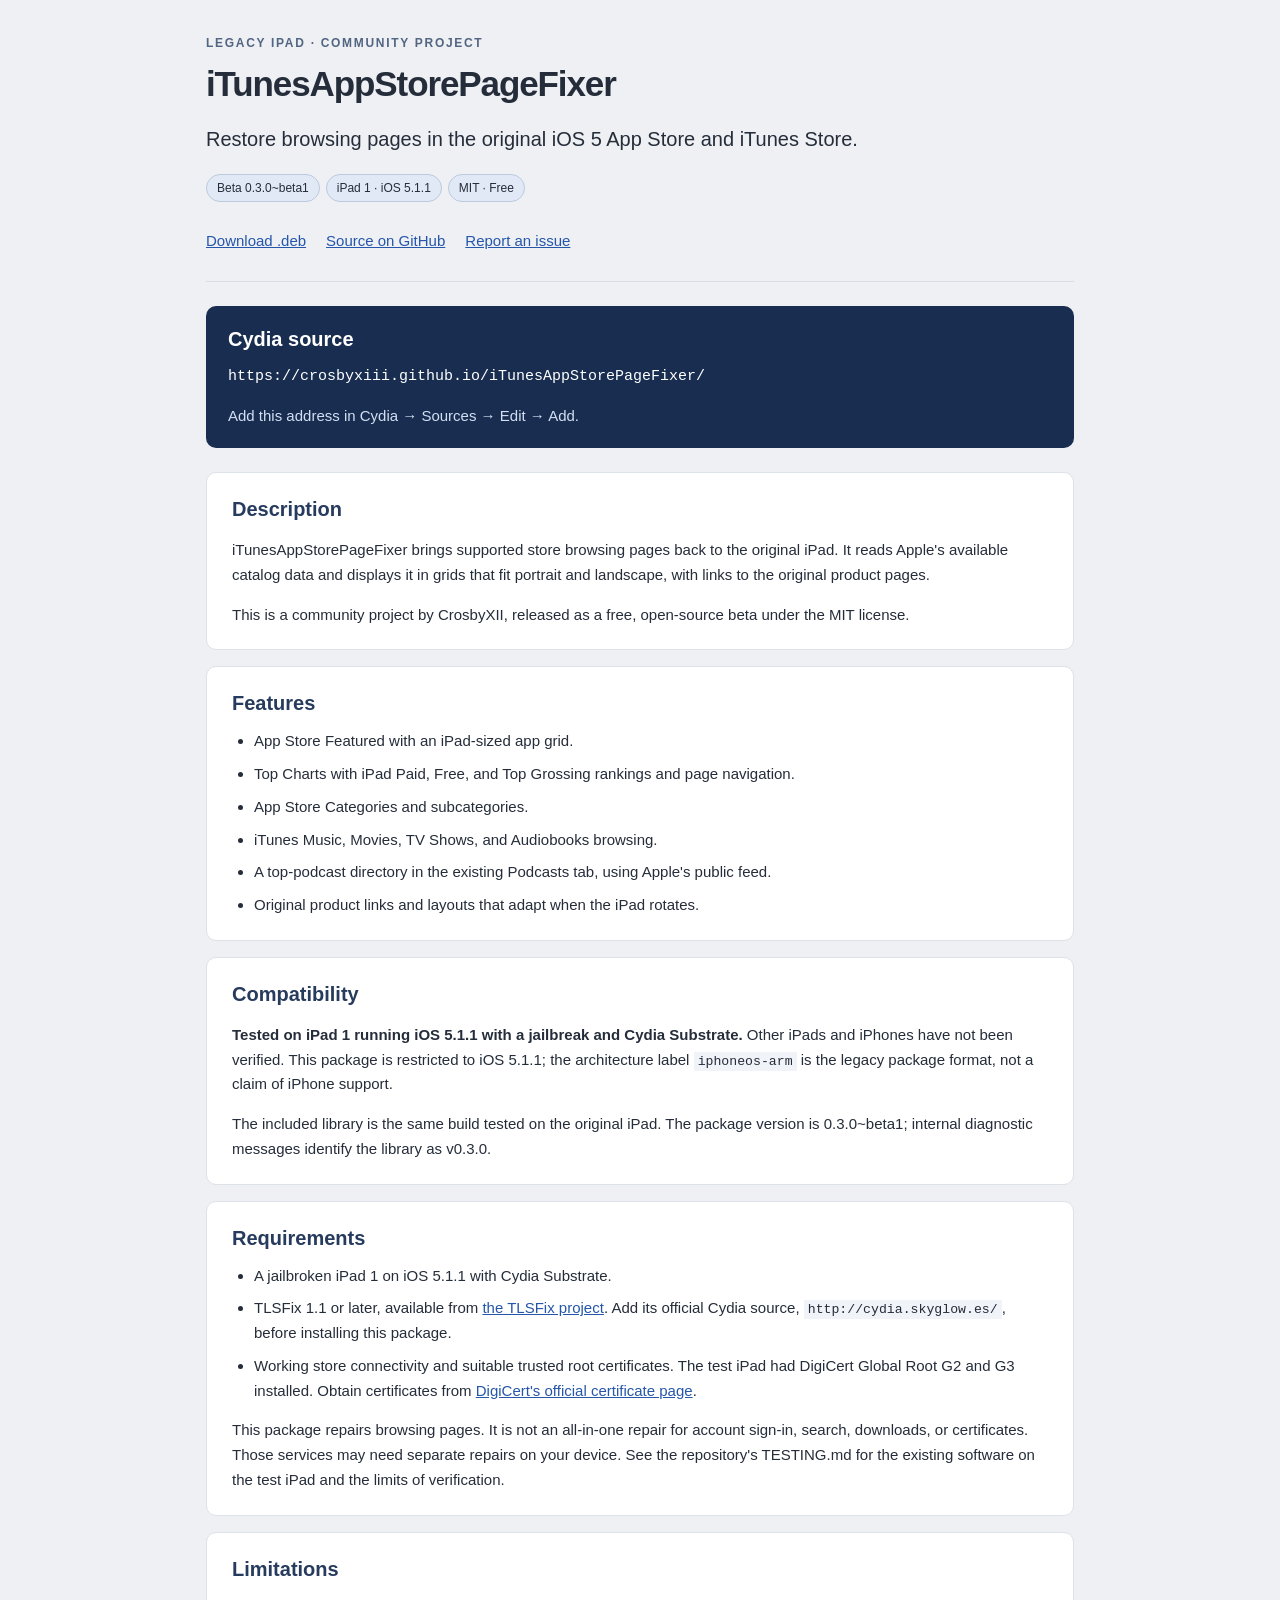
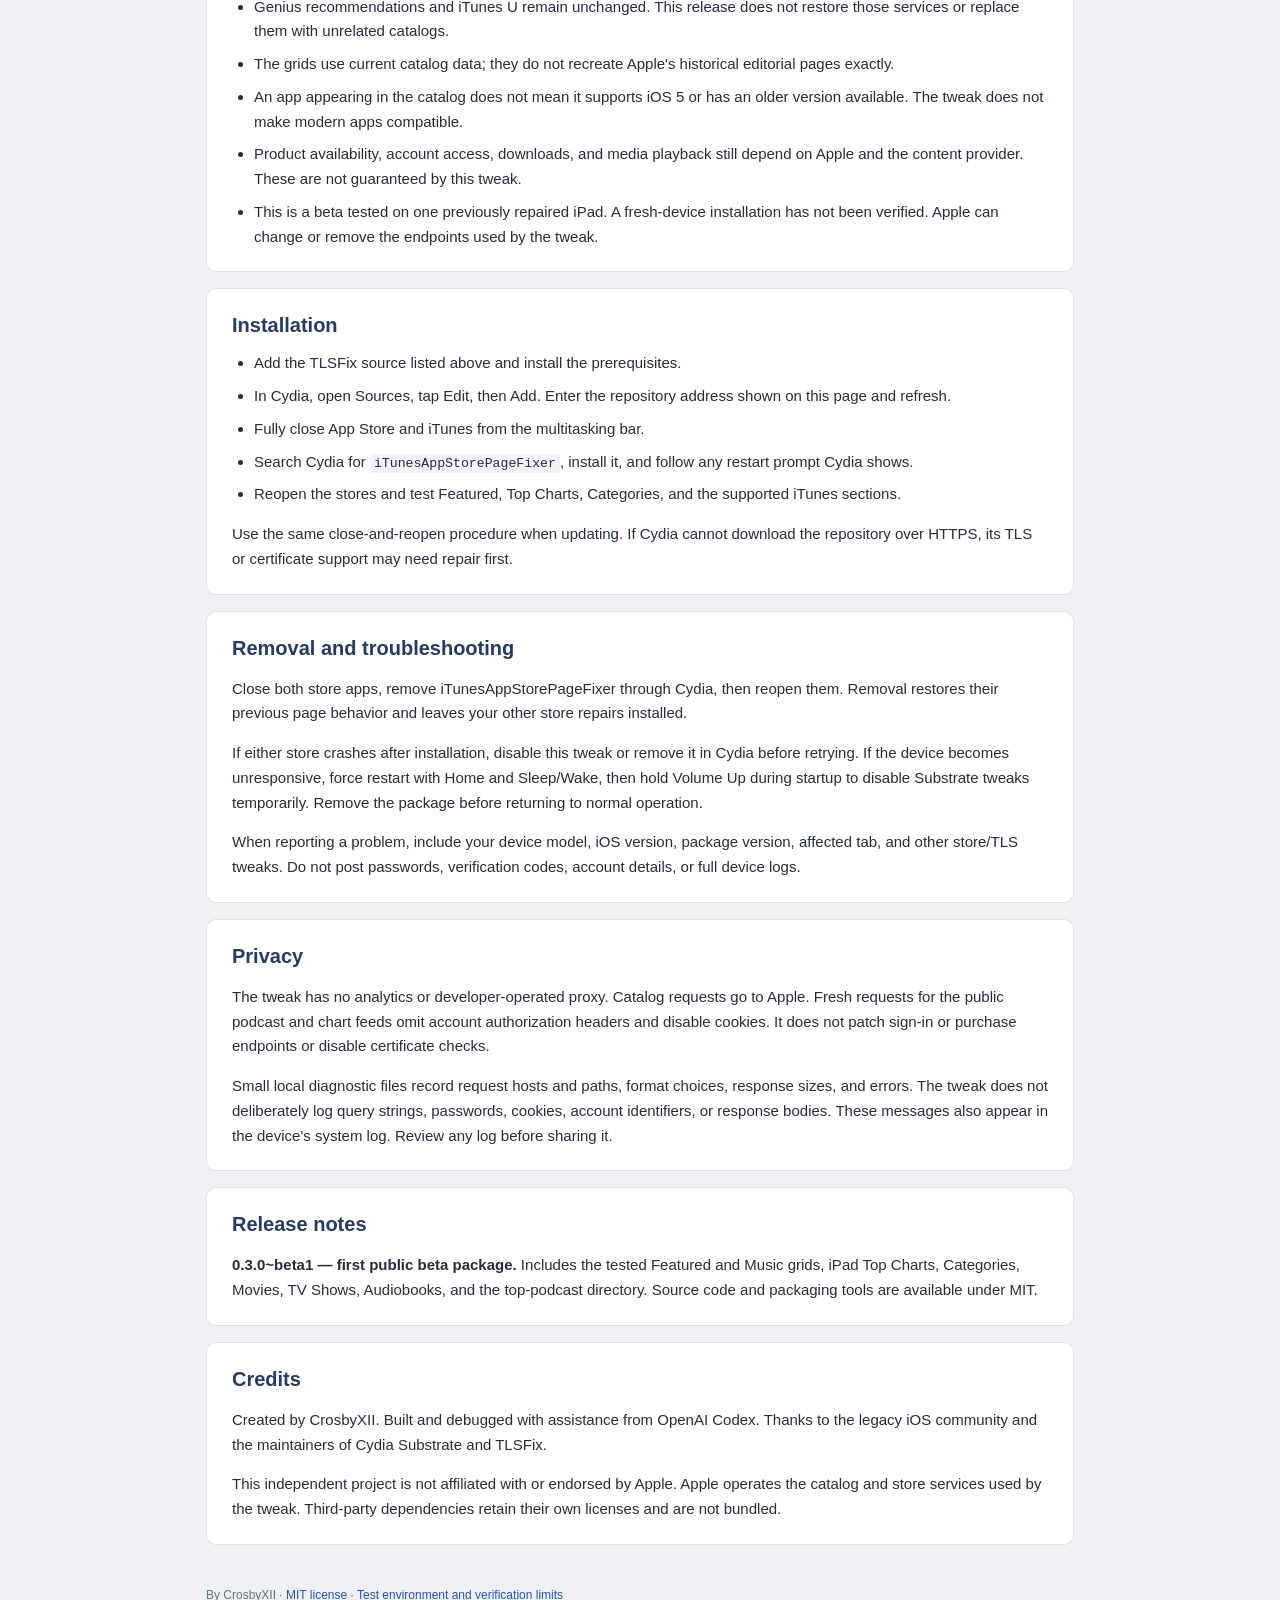
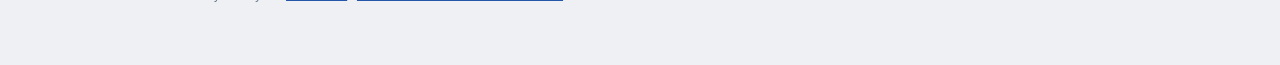
==== docs/depiction/index.html @ 2039bd09 "Release iTunesAppStorePageFixer 0.3.0 beta 1" ====
<!DOCTYPE html>
<html lang="en"><head><meta charset="utf-8"><meta name="viewport" content="width=device-width,initial-scale=1">
<meta name="description" content="Restore browsing pages in the original iOS 5 App Store and iTunes Store.">
<title>iTunesAppStorePageFixer</title><link rel="stylesheet" href="../style.css"></head>
<body><main class="wrap"><header><div class="kicker">Legacy iPad · Community project</div>
<h1>iTunesAppStorePageFixer</h1><p class="lead">Restore browsing pages in the original iOS 5 App Store and iTunes Store.</p>
<span class="badge">Beta 0.3.0~beta1</span><span class="badge">iPad 1 · iOS 5.1.1</span><span class="badge">MIT · Free</span>
<p class="links"><a href="../debs/io.github.crosbyxii.itunesappstorepagefixer_0.3.0~beta1_iphoneos-arm.deb">Download .deb</a><a href="https://github.com/CrosbyXIII/iTunesAppStorePageFixer">Source on GitHub</a><a href="https://github.com/CrosbyXIII/iTunesAppStorePageFixer/issues">Report an issue</a></p></header>
<div class="repo"><h2>Cydia source</h2><code>https://crosbyxiii.github.io/iTunesAppStorePageFixer/</code><p>Add this address in Cydia → Sources → Edit → Add.</p></div>
<section id="description"><h2>Description</h2><p>iTunesAppStorePageFixer brings supported store browsing pages back to the original iPad. It reads Apple&#x27;s available catalog data and displays it in grids that fit portrait and landscape, with links to the original product pages.</p>
<p>This is a community project by CrosbyXII, released as a free, open-source beta under the MIT license.</p></section>
<section id="features"><h2>Features</h2><ul><li>App Store Featured with an iPad-sized app grid.</li><li>Top Charts with iPad Paid, Free, and Top Grossing rankings and page navigation.</li><li>App Store Categories and subcategories.</li><li>iTunes Music, Movies, TV Shows, and Audiobooks browsing.</li><li>A top-podcast directory in the existing Podcasts tab, using Apple&#x27;s public feed.</li><li>Original product links and layouts that adapt when the iPad rotates.</li></ul></section>
<section id="compatibility"><h2>Compatibility</h2><p><strong>Tested on iPad 1 running iOS 5.1.1 with a jailbreak and Cydia Substrate.</strong> Other iPads and iPhones have not been verified. This package is restricted to iOS 5.1.1; the architecture label <code>iphoneos-arm</code> is the legacy package format, not a claim of iPhone support.</p>
<p>The included library is the same build tested on the original iPad. The package version is 0.3.0~beta1; internal diagnostic messages identify the library as v0.3.0.</p></section>
<section id="requirements"><h2>Requirements</h2><ul><li>A jailbroken iPad 1 on iOS 5.1.1 with Cydia Substrate.</li><li>TLSFix 1.1 or later, available from <a href="https://github.com/nfzerox/TLSFix">the TLSFix project</a>. Add its official Cydia source, <code>http://cydia.skyglow.es/</code>, before installing this package.</li><li>Working store connectivity and suitable trusted root certificates. The test iPad had DigiCert Global Root G2 and G3 installed. Obtain certificates from <a href="https://knowledge.digicert.com/general-information/digicert-trusted-root-authority-certificates">DigiCert&#x27;s official certificate page</a>.</li></ul>
<p>This package repairs browsing pages. It is not an all-in-one repair for account sign-in, search, downloads, or certificates. Those services may need separate repairs on your device. See the repository&#x27;s TESTING.md for the existing software on the test iPad and the limits of verification.</p></section>
<section id="limitations"><h2>Limitations</h2><ul><li>Genius recommendations and iTunes U remain unchanged. This release does not restore those services or replace them with unrelated catalogs.</li><li>The grids use current catalog data; they do not recreate Apple&#x27;s historical editorial pages exactly.</li><li>An app appearing in the catalog does not mean it supports iOS 5 or has an older version available. The tweak does not make modern apps compatible.</li><li>Product availability, account access, downloads, and media playback still depend on Apple and the content provider. These are not guaranteed by this tweak.</li><li>This is a beta tested on one previously repaired iPad. A fresh-device installation has not been verified. Apple can change or remove the endpoints used by the tweak.</li></ul></section>
<section id="installation"><h2>Installation</h2><ul><li>Add the TLSFix source listed above and install the prerequisites.</li><li>In Cydia, open Sources, tap Edit, then Add. Enter the repository address shown on this page and refresh.</li><li>Fully close App Store and iTunes from the multitasking bar.</li><li>Search Cydia for <code>iTunesAppStorePageFixer</code>, install it, and follow any restart prompt Cydia shows.</li><li>Reopen the stores and test Featured, Top Charts, Categories, and the supported iTunes sections.</li></ul>
<p>Use the same close-and-reopen procedure when updating. If Cydia cannot download the repository over HTTPS, its TLS or certificate support may need repair first.</p></section>
<section id="removal-and-troubleshooting"><h2>Removal and troubleshooting</h2><p>Close both store apps, remove iTunesAppStorePageFixer through Cydia, then reopen them. Removal restores their previous page behavior and leaves your other store repairs installed.</p>
<p>If either store crashes after installation, disable this tweak or remove it in Cydia before retrying. If the device becomes unresponsive, force restart with Home and Sleep/Wake, then hold Volume Up during startup to disable Substrate tweaks temporarily. Remove the package before returning to normal operation.</p>
<p>When reporting a problem, include your device model, iOS version, package version, affected tab, and other store/TLS tweaks. Do not post passwords, verification codes, account details, or full device logs.</p></section>
<section id="privacy"><h2>Privacy</h2><p>The tweak has no analytics or developer-operated proxy. Catalog requests go to Apple. Fresh requests for the public podcast and chart feeds omit account authorization headers and disable cookies. It does not patch sign-in or purchase endpoints or disable certificate checks.</p>
<p>Small local diagnostic files record request hosts and paths, format choices, response sizes, and errors. The tweak does not deliberately log query strings, passwords, cookies, account identifiers, or response bodies. These messages also appear in the device&#x27;s system log. Review any log before sharing it.</p></section>
<section id="release-notes"><h2>Release notes</h2><p><strong>0.3.0~beta1 — first public beta package.</strong> Includes the tested Featured and Music grids, iPad Top Charts, Categories, Movies, TV Shows, Audiobooks, and the top-podcast directory. Source code and packaging tools are available under MIT.</p></section>
<section id="credits"><h2>Credits</h2><p>Created by CrosbyXII. Built and debugged with assistance from OpenAI Codex. Thanks to the legacy iOS community and the maintainers of Cydia Substrate and TLSFix.</p>
<p>This independent project is not affiliated with or endorsed by Apple. Apple operates the catalog and store services used by the tweak. Third-party dependencies retain their own licenses and are not bundled.</p></section><footer>By CrosbyXII · <a href="../LICENSE.txt">MIT license</a> · <a href="https://github.com/CrosbyXIII/iTunesAppStorePageFixer/blob/main/TESTING.md">Test environment and verification limits</a></footer>
</main></body></html>
---- docs/style.css ----
*{-webkit-box-sizing:border-box;box-sizing:border-box}
html{background:#eef0f4;color:#252d3a;font-family:Helvetica,Arial,sans-serif;-webkit-text-size-adjust:100%}
body{margin:0}main,header,section,footer{display:block}a{color:#2556a9;text-decoration:underline}a:hover{color:#17356b}
.wrap{max-width:920px;margin:0 auto;padding:36px 26px}header{padding-bottom:24px;border-bottom:1px solid #d6dbe4}
.kicker{font-size:12px;font-weight:bold;letter-spacing:1.7px;color:#526581;text-transform:uppercase}
h1{font-size:35px;line-height:1.15;letter-spacing:-1.1px;margin:14px 0;word-wrap:break-word}
.lead{font-size:20px;line-height:1.5;max-width:710px}.badge{display:inline-block;font-size:12px;padding:6px 10px;border:1px solid #bbcadf;border-radius:14px;margin:0 6px 6px 0;background:#e1e9f6}
.links{line-height:2.2;margin:16px 0 0}.links a{display:inline-block;margin-right:20px}
.repo{padding:19px 22px;margin:24px 0;background:#182d50;color:#fff;border-radius:10px}.repo h2{color:#fff;margin-top:0}.repo p{margin-bottom:0;color:#d3dff3}
.repo code{display:block;font-size:15px;background:transparent;color:#fff;word-wrap:break-word;padding:0;line-height:1.6}
section{background:#fff;border:1px solid #dde1e8;border-radius:10px;padding:22px 25px;margin:16px 0}
h2{font-size:20px;line-height:1.4;margin:0 0 12px;color:#263b5d}p,li{font-size:15px;line-height:1.65}p:first-child{margin-top:0}p:last-child{margin-bottom:0}ul{margin:0;padding-left:22px}li+li{margin-top:8px}
code{font-family:Menlo,Consolas,monospace;font-size:.88em;background:#f0f3f8;padding:2px 4px;word-wrap:break-word}footer{font-size:12px;line-height:1.7;color:#657187;padding:24px 0}
@media(max-width:520px){.wrap{padding:24px 15px}h1{font-size:27px;letter-spacing:-.7px}.lead{font-size:18px}section{padding:20px 18px}.repo{padding:18px}.repo code{font-size:13px}}
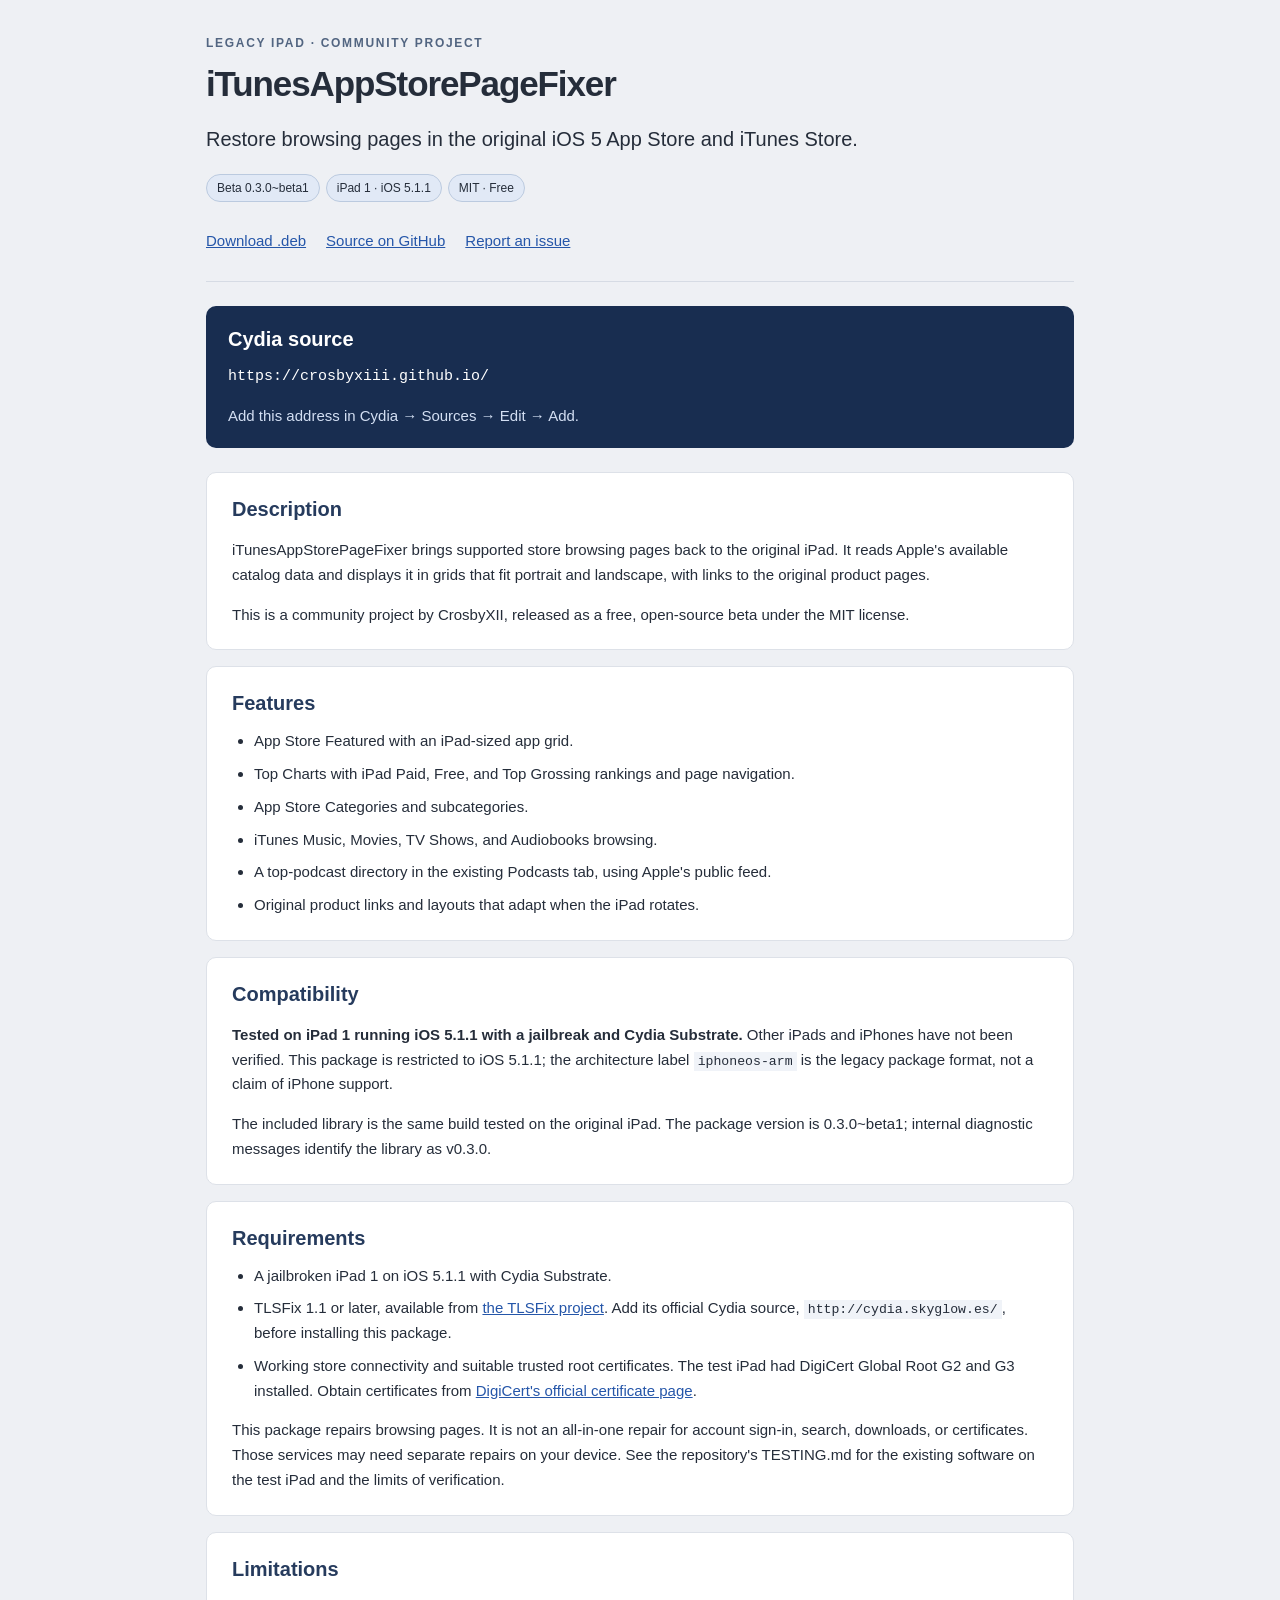
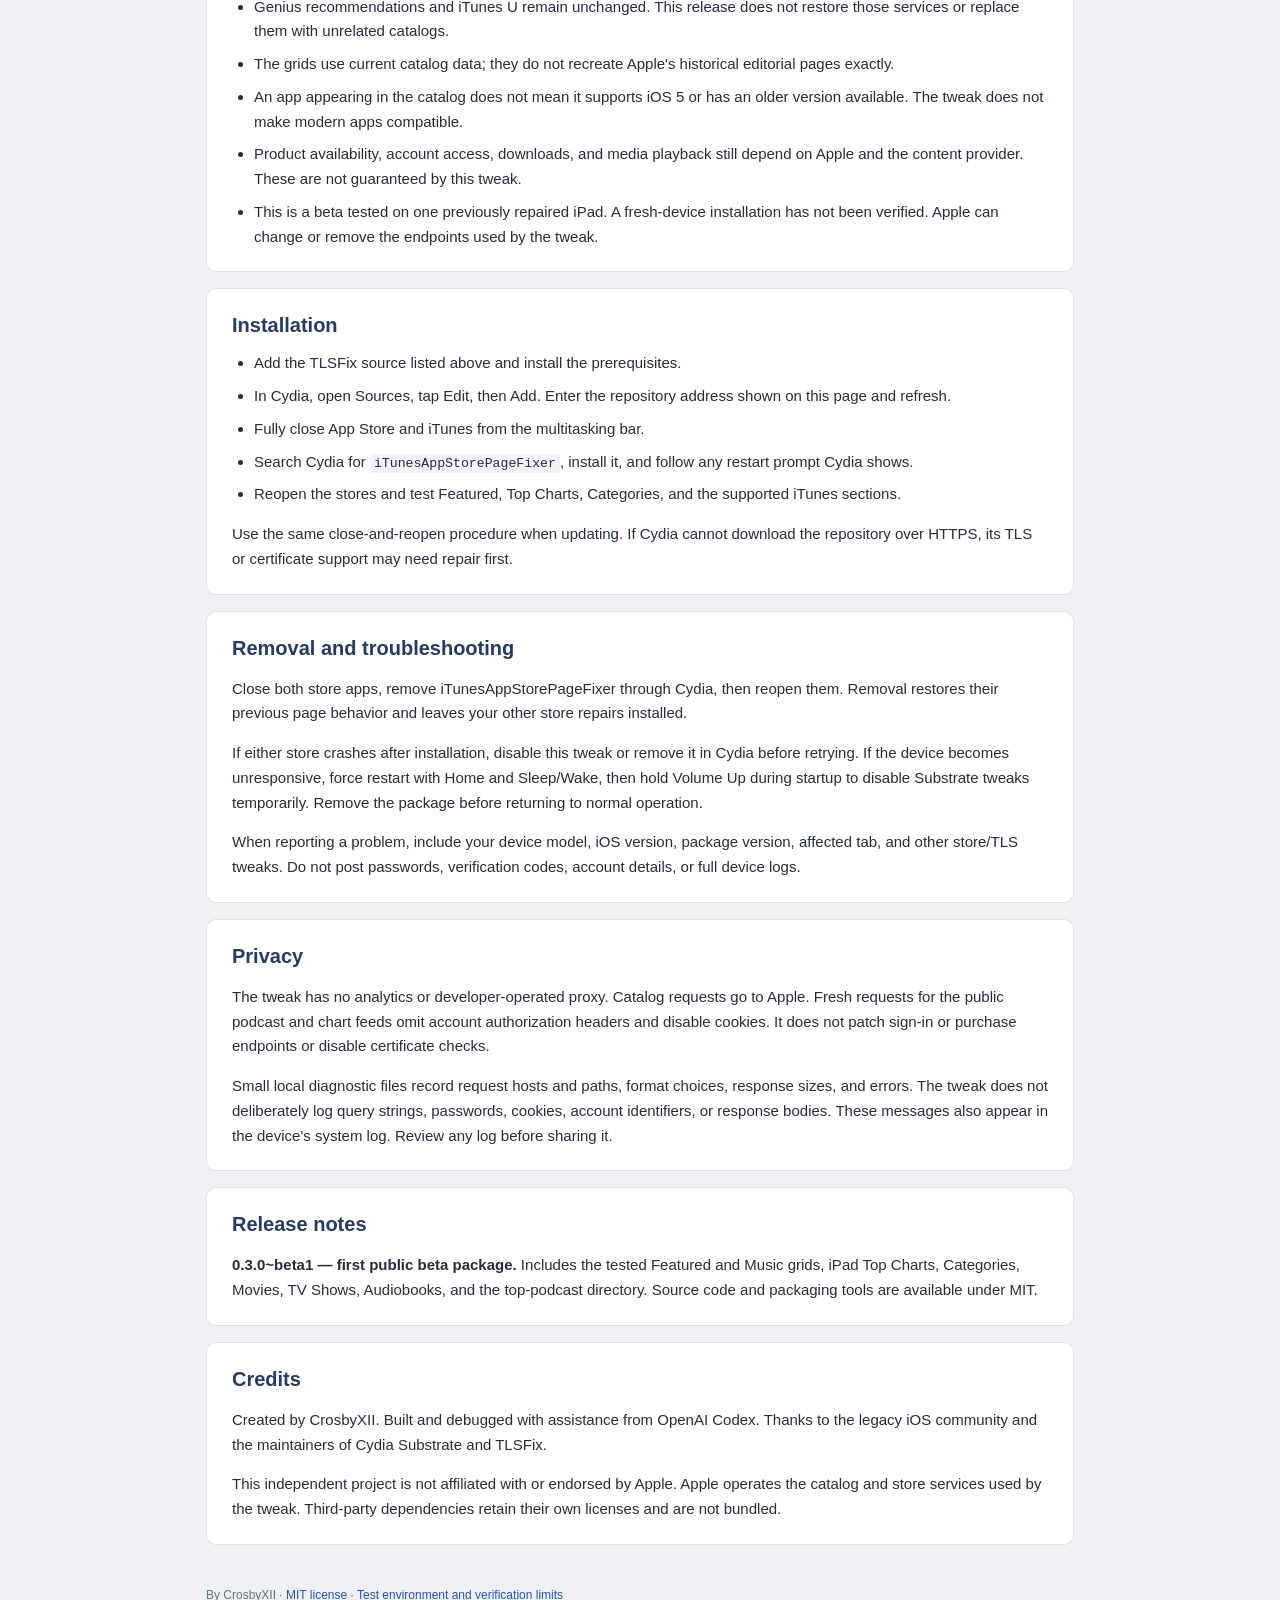
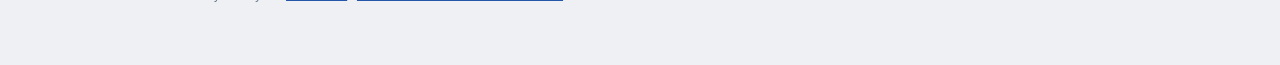
==== commit 1acfaa19: "Recommend the general CrosbyXII Cydia source" ====
--- a/docs/depiction/index.html
+++ b/docs/depiction/index.html
@@ -6,7 +6,7 @@
 <h1>iTunesAppStorePageFixer</h1><p class="lead">Restore browsing pages in the original iOS 5 App Store and iTunes Store.</p>
 <span class="badge">Beta 0.3.0~beta1</span><span class="badge">iPad 1 · iOS 5.1.1</span><span class="badge">MIT · Free</span>
 <p class="links"><a href="../debs/io.github.crosbyxii.itunesappstorepagefixer_0.3.0~beta1_iphoneos-arm.deb">Download .deb</a><a href="https://github.com/CrosbyXIII/iTunesAppStorePageFixer">Source on GitHub</a><a href="https://github.com/CrosbyXIII/iTunesAppStorePageFixer/issues">Report an issue</a></p></header>
-<div class="repo"><h2>Cydia source</h2><code>https://crosbyxiii.github.io/iTunesAppStorePageFixer/</code><p>Add this address in Cydia → Sources → Edit → Add.</p></div>
+<div class="repo"><h2>Cydia source</h2><code>https://crosbyxiii.github.io/</code><p>Add this address in Cydia → Sources → Edit → Add.</p></div>
 <section id="description"><h2>Description</h2><p>iTunesAppStorePageFixer brings supported store browsing pages back to the original iPad. It reads Apple&#x27;s available catalog data and displays it in grids that fit portrait and landscape, with links to the original product pages.</p>
 <p>This is a community project by CrosbyXII, released as a free, open-source beta under the MIT license.</p></section>
 <section id="features"><h2>Features</h2><ul><li>App Store Featured with an iPad-sized app grid.</li><li>Top Charts with iPad Paid, Free, and Top Grossing rankings and page navigation.</li><li>App Store Categories and subcategories.</li><li>iTunes Music, Movies, TV Shows, and Audiobooks browsing.</li><li>A top-podcast directory in the existing Podcasts tab, using Apple&#x27;s public feed.</li><li>Original product links and layouts that adapt when the iPad rotates.</li></ul></section>
